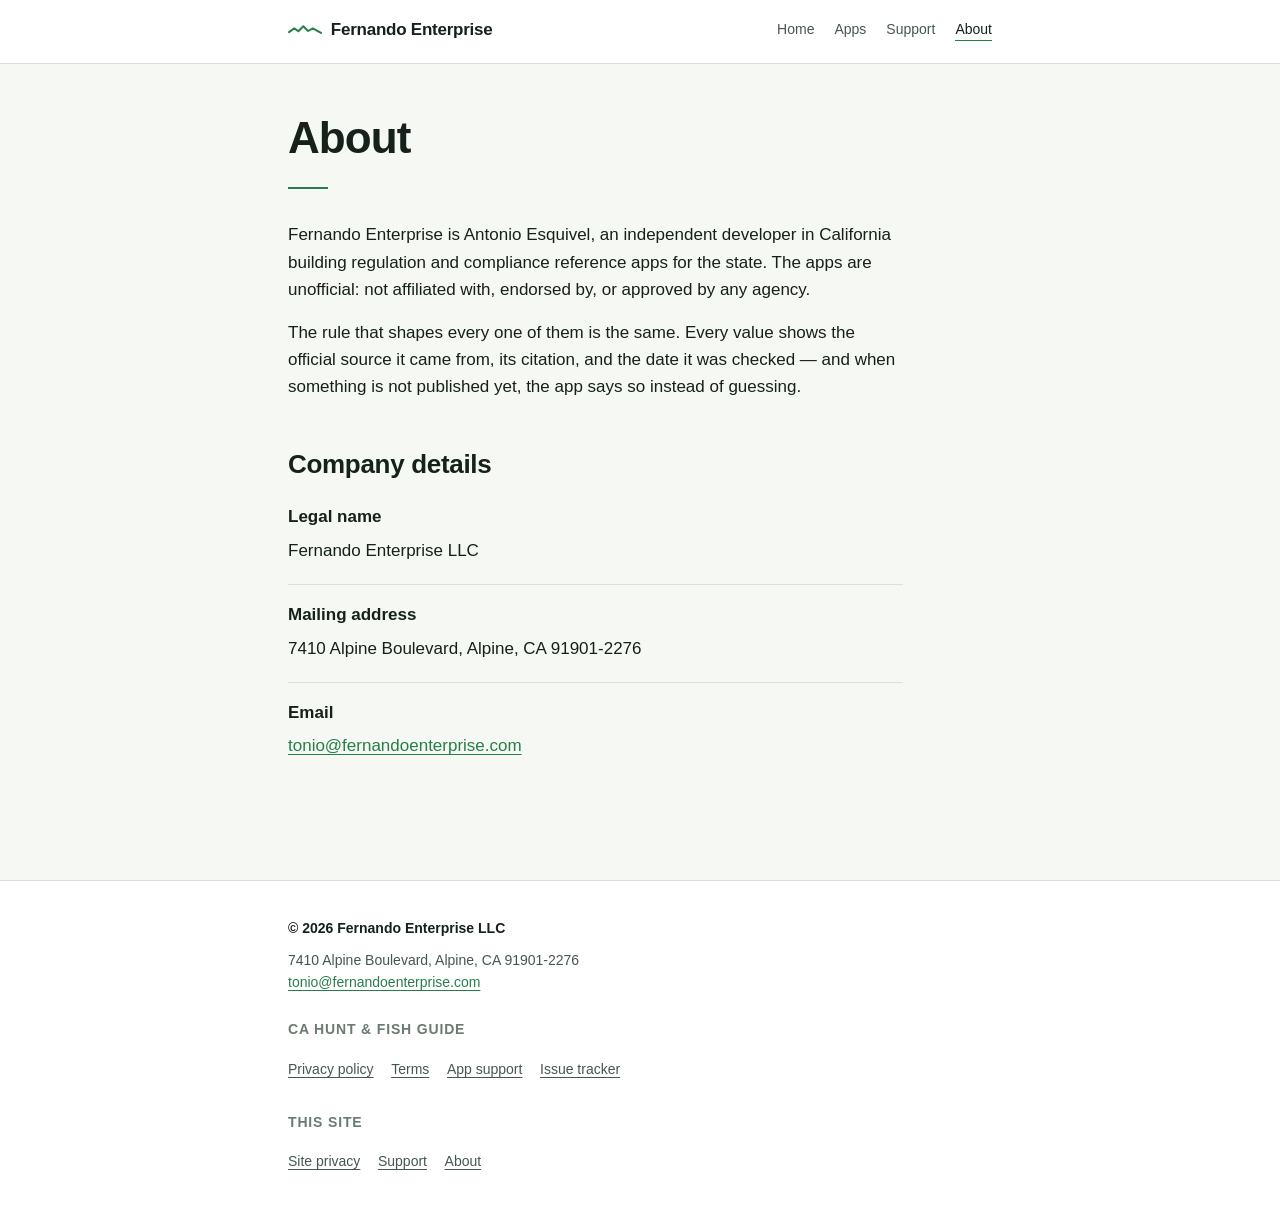
==== about/index.html @ da418710 "Initial site: Fernando Enterprise company website Five static pages, one stylesheet, no JavaScript, " ====
<!DOCTYPE html>
<html lang="en">
<head>
<meta charset="utf-8">
<meta name="viewport" content="width=device-width, initial-scale=1">
<title>About — Fernando Enterprise</title>
<meta name="description" content="Fernando Enterprise is Antonio Esquivel, an independent developer in California building regulation and compliance reference apps that show their sources.">
<link rel="icon" href="/assets/favicon.svg" type="image/svg+xml">
<link rel="icon" href="/assets/favicon-32.png" sizes="32x32" type="image/png">
<link rel="stylesheet" href="/assets/site.css">
</head>
<body>
<a class="skip" href="#main">Skip to content</a>

<header class="site-header">
  <div class="wrap">
    <a class="wordmark" href="/">
      <svg class="ridge" width="34" height="10" viewBox="-1 0 34 10" aria-hidden="true" focusable="false">
        <polyline points="0,7.1 5.3,3.4 9.4,6.3 14.3,1.3 19.1,6 23.8,3.3 32,7.9"/>
      </svg>
      Fernando Enterprise
    </a>
    <nav class="site-nav" aria-label="Main">
      <ul>
        <li><a href="/">Home</a></li>
        <li><a href="/#apps">Apps</a></li>
        <li><a href="/support/">Support</a></li>
        <li><a href="/about/" aria-current="page">About</a></li>
      </ul>
    </nav>
  </div>
</header>

<main id="main">
  <div class="wrap page">
    <h1>About</h1>
    <hr class="title-rule">

    <p>Fernando Enterprise is Antonio Esquivel, an independent developer in California
    building regulation and compliance reference apps for the state. The apps are
    unofficial: not affiliated with, endorsed by, or approved by any agency.</p>

    <p>The rule that shapes every one of them is the same. Every value shows the official
    source it came from, its citation, and the date it was checked — and when something
    is not published yet, the app says so instead of guessing.</p>

    <section class="section" aria-labelledby="details-h">
      <h2 id="details-h">Company details</h2>
      <dl class="tiers">
        <!-- CONFIRM-LLC: legal entity name below is the owner's intended name. Confirm the LLC
             filing before this site goes live; if it is not filed, change this to "Fernando Enterprise". -->
        <dt>Legal name</dt>
        <dd>Fernando Enterprise LLC</dd>

        <dt>Mailing address</dt>
        <dd><address>7410 Alpine Boulevard, Alpine, CA 91901-2276</address></dd>

        <dt>Email</dt>
        <dd><a href="mailto:tonio@fernandoenterprise.com">tonio@fernandoenterprise.com</a></dd>
      </dl>
    </section>
  </div>
</main>

<footer class="site-footer">
  <div class="wrap">
    <!-- CONFIRM-LLC: legal entity name below is the owner's intended name. Confirm the LLC
         filing before this site goes live; if it is not filed, change this to "Fernando Enterprise". -->
    <p class="legal">&copy; 2026 Fernando Enterprise LLC</p>
    <address>
      7410 Alpine Boulevard, Alpine, CA 91901-2276<br>
      <a href="mailto:tonio@fernandoenterprise.com">tonio@fernandoenterprise.com</a>
    </address>

    <div class="footer-group">
      <h2>CA Hunt &amp; Fish Guide</h2>
      <ul class="footer-links">
        <li><a href="https://fernando-enterprise-llc.github.io/ca-hunt-fish-releases/privacy.html">Privacy policy</a></li>
        <li><a href="https://fernando-enterprise-llc.github.io/ca-hunt-fish-releases/terms.html">Terms</a></li>
        <li><a href="https://fernando-enterprise-llc.github.io/ca-hunt-fish-releases/support.html">App support</a></li>
        <li><a href="https://github.com/Fernando-Enterprise-LLC/ca-hunt-fish-releases/issues">Issue tracker</a></li>
      </ul>
    </div>

    <div class="footer-group">
      <h2>This site</h2>
      <ul class="footer-links">
        <li><a href="/privacy/">Site privacy</a></li>
        <li><a href="/support/">Support</a></li>
        <li><a href="/about/">About</a></li>
      </ul>
    </div>
  </div>
</footer>
</body>
</html>
---- assets/site.css ----
/* Fernando Enterprise — one stylesheet, no external fonts, no third-party assets. */

/* ---- Tokens ------------------------------------------------------------- */

:root {
  color-scheme: light dark;

  /* Neutrals biased toward the brand green — no pure grey anywhere. */
  --bg:            #f6f8f4;
  --surface:       #ffffff;
  --ink:           #16211b;
  --ink-soft:      #47574e;
  --ink-faint:     #6b7b71;
  --rule:          #d9e2da;
  --rule-soft:     #e7ede6;

  --accent:        #277e4a;
  --accent-ink:    #1e6a3d;   /* link hover / pressed */
  --accent-wash:   #eef4ee;   /* the one tinted surface */

  --icon-top:      #1c3d2e;
  --icon-bottom:   #2f5e4c;

  /* Type scale — 1.25, with a fluid top step. */
  --step--1: 0.875rem;
  --step-0:  1.0625rem;
  --step-1:  1.3125rem;
  --step-2:  1.625rem;
  --step-3:  clamp(2rem, 1.35rem + 2.6vw, 2.75rem);

  --measure: 65ch;
  --gutter:  16px;
  --container: 46rem;

  --font: ui-sans-serif, -apple-system, BlinkMacSystemFont, "Segoe UI", Roboto,
          "Helvetica Neue", Arial, sans-serif;
}

@media (prefers-color-scheme: dark) {
  :root {
    --bg:          #0f1613;
    --surface:     #15201a;
    --ink:         #e7ede8;
    --ink-soft:    #b3c2b8;
    --ink-faint:   #8c9d92;
    --rule:        #26332c;
    --rule-soft:   #1e2a24;

    --accent:      #53ab7a;
    --accent-ink:  #74c194;
    --accent-wash: #16241d;
  }
}

/* ---- Reset-ish ---------------------------------------------------------- */

*, *::before, *::after { box-sizing: border-box; }

html { -webkit-text-size-adjust: 100%; }

body {
  margin: 0;
  background: var(--bg);
  color: var(--ink);
  font-family: var(--font);
  font-size: var(--step-0);
  line-height: 1.6;
  overflow-wrap: break-word;
}

img { max-width: 100%; height: auto; }

/* ---- Type --------------------------------------------------------------- */

h1, h2, h3 {
  text-wrap: balance;
  line-height: 1.18;
  letter-spacing: -0.012em;
  margin: 0 0 0.5rem;
  font-weight: 620;
}

h1 { font-size: var(--step-3); letter-spacing: -0.021em; }
h2 { font-size: var(--step-2); margin-top: 2.75rem; }
h3 { font-size: var(--step-1); margin-top: 1.75rem; }

p, ul, ol, dl { margin: 0 0 1rem; max-width: var(--measure); }

ul, ol { padding-left: 1.15rem; }
li { margin-bottom: 0.35rem; }
li::marker { color: var(--ink-faint); }

.lede {
  font-size: var(--step-1);
  line-height: 1.45;
  color: var(--ink-soft);
  max-width: 34ch;
  text-wrap: balance;
}

.note {
  font-size: var(--step--1);
  color: var(--ink-faint);
  max-width: var(--measure);
}

strong { font-weight: 640; }

a {
  color: var(--accent);
  text-decoration-thickness: 1px;
  text-underline-offset: 0.18em;
}
a:hover { color: var(--accent-ink); }

:focus-visible {
  outline: 2px solid var(--accent);
  outline-offset: 3px;
  border-radius: 2px;
}

/* ---- Skip link ---------------------------------------------------------- */

.skip {
  position: absolute;
  left: -9999px;
  top: 0;
}
.skip:focus {
  left: var(--gutter);
  top: 0.5rem;
  z-index: 10;
  padding: 0.5rem 0.75rem;
  background: var(--surface);
  color: var(--ink);
  border: 1px solid var(--accent);
  text-decoration: none;
}

/* ---- Shell -------------------------------------------------------------- */

.wrap {
  width: 100%;
  max-width: var(--container);
  margin-inline: auto;
  padding-inline: var(--gutter);
}

.site-header {
  border-bottom: 1px solid var(--rule);
  background: var(--surface);
}

.site-header .wrap {
  display: flex;
  flex-wrap: wrap;
  align-items: baseline;
  gap: 0.5rem 1.5rem;
  padding-block: 1rem;
}

.wordmark {
  display: inline-flex;
  align-items: center;
  gap: 0.55rem;
  font-size: var(--step-0);
  font-weight: 640;
  letter-spacing: -0.014em;
  color: var(--ink);
  text-decoration: none;
  margin-right: auto;
}
.wordmark:hover { color: var(--ink); }
.wordmark:hover .ridge { stroke: var(--accent-ink); }

/* The one decorative element on the site: the app icon's ridge line. */
.ridge {
  fill: none;
  stroke: var(--accent);
  stroke-width: 2;
  stroke-linejoin: round;
  stroke-linecap: round;
  flex: none;
}

.site-nav ul {
  display: flex;
  flex-wrap: wrap;
  gap: 0.25rem 1.25rem;
  list-style: none;
  margin: 0;
  padding: 0;
  font-size: var(--step--1);
}
.site-nav a {
  color: var(--ink-soft);
  text-decoration: none;
  padding-block: 0.15rem;
  border-bottom: 1px solid transparent;
}
.site-nav a:hover {
  color: var(--ink);
  border-bottom-color: var(--rule);
}
.site-nav a[aria-current="page"] {
  color: var(--ink);
  border-bottom-color: var(--accent);
}

main { display: block; }

.page {
  padding-block: 3rem 3.5rem;
}

.page > :first-child { margin-top: 0; }

/* The single accent rule, under the page title. */
.title-rule {
  border: 0;
  border-top: 2px solid var(--accent);
  width: 2.5rem;
  margin: 1.5rem 0 2rem;
}

/* ---- Sections ----------------------------------------------------------- */

.section { margin-top: 3rem; }
.section > h2 { margin-top: 0; }

.divider {
  border: 0;
  border-top: 1px solid var(--rule);
  margin: 3rem 0 0;
}

/* ---- Product cards ------------------------------------------------------ */

.products {
  list-style: none;
  padding: 0;
  margin: 1.5rem 0 0;
  max-width: none;
  display: grid;
  gap: 1.25rem;
}

.product {
  background: var(--surface);
  border: 1px solid var(--rule);
  border-left: 3px solid var(--accent);
  padding: 1.25rem var(--gutter) 1.35rem;
  margin: 0;
}
.product--pending {
  border-left-color: var(--rule);
  background: none;
}

.product h3 { margin-top: 0; }
.product > :last-child { margin-bottom: 0; }

.product-head {
  display: flex;
  align-items: flex-start;
  gap: 0.9rem;
}
.product-head img {
  width: 56px;
  height: 56px;
  border-radius: 12px;
  flex: none;
}

.status {
  display: inline-block;
  font-size: 0.78rem;
  letter-spacing: 0.06em;
  text-transform: uppercase;
  font-weight: 640;
  color: var(--accent);
  margin: 0 0 0.35rem;
}
.status--pending { color: var(--ink-faint); }

.subtitle {
  color: var(--ink-soft);
  font-size: var(--step--1);
  margin: 0.15rem 0 0.9rem;
}

.product-body { min-width: 0; }
.product-body > :first-child { margin-top: 0; }
.product-body > :last-child { margin-bottom: 0; }

/* ---- Product page bits -------------------------------------------------- */

.hero {
  display: flex;
  align-items: flex-start;
  gap: 1.25rem;
  flex-wrap: wrap;
}
.hero img {
  width: 96px;
  height: 96px;
  border-radius: 20px;
  flex: none;
}
.hero-text { min-width: min(100%, 18rem); flex: 1 1 22rem; }
.hero-text > :first-child { margin-top: 0; }

.callout {
  background: var(--accent-wash);
  border: 1px solid var(--rule);
  border-left: 3px solid var(--accent);
  padding: 1rem var(--gutter);
  margin: 2rem 0;
  max-width: var(--measure);
}
.callout > :first-child { margin-top: 0; }
.callout > :last-child { margin-bottom: 0; }

.tiers {
  margin: 1.5rem 0 0;
  max-width: var(--measure);
}
.tiers dt {
  font-weight: 640;
  margin-top: 1.25rem;
  border-top: 1px solid var(--rule);
  padding-top: 1rem;
}
.tiers dt:first-child { border-top: 0; padding-top: 0; margin-top: 0; }
.tiers dd { margin: 0.4rem 0 0; }

.price {
  font-size: var(--step--1);
  color: var(--ink-soft);
  margin-top: 0.35rem;
}

.linklist {
  list-style: none;
  padding: 0;
  margin: 1.25rem 0 0;
  max-width: var(--measure);
}
.linklist li {
  border-top: 1px solid var(--rule);
  padding-block: 0.7rem;
  margin: 0;
}
.linklist li:last-child { border-bottom: 1px solid var(--rule); }
.linklist a { font-weight: 560; }
.linklist span {
  display: block;
  font-size: var(--step--1);
  color: var(--ink-faint);
}

/* ---- Footer ------------------------------------------------------------- */

.site-footer {
  border-top: 1px solid var(--rule);
  background: var(--surface);
  padding-block: 2.25rem 3rem;
  font-size: var(--step--1);
  color: var(--ink-soft);
  margin-top: 4rem;
}

.site-footer p { margin: 0 0 0.6rem; max-width: var(--measure); }

.site-footer .legal {
  color: var(--ink);
  font-weight: 600;
}

.footer-links {
  list-style: none;
  display: flex;
  flex-wrap: wrap;
  gap: 0.25rem 1.1rem;
  padding: 0;
  margin: 1.25rem 0 0;
}
.footer-links a { color: var(--ink-soft); }
.footer-links a:hover { color: var(--accent); }

.footer-group { margin-top: 1.75rem; }
.footer-group h2 {
  font-size: var(--step--1);
  font-weight: 640;
  color: var(--ink-faint);
  letter-spacing: 0.06em;
  text-transform: uppercase;
  margin: 0 0 0.5rem;
}

address { font-style: normal; }
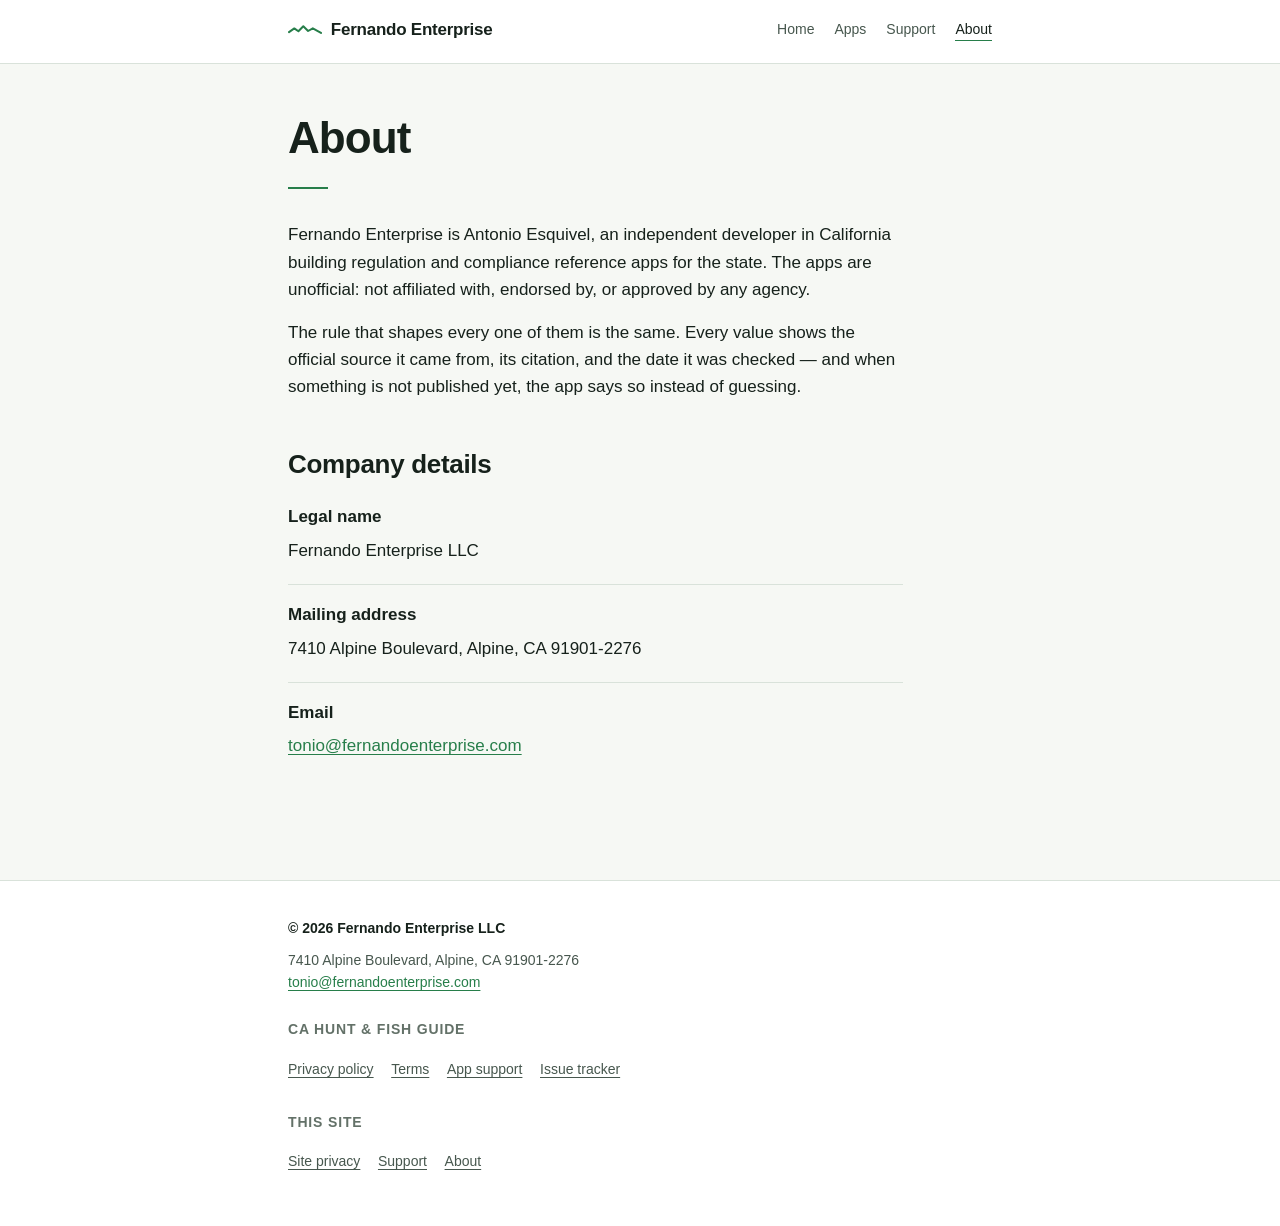
==== commit 0b43c12d: "Remove the CONFIRM-LLC comments (multi-line form); ignore the local preview config Co-Authored-By: C" ====
--- a/about/index.html
+++ b/about/index.html
@@ -47,8 +47,6 @@
     <section class="section" aria-labelledby="details-h">
       <h2 id="details-h">Company details</h2>
       <dl class="tiers">
-        <!-- CONFIRM-LLC: legal entity name below is the owner's intended name. Confirm the LLC
-             filing before this site goes live; if it is not filed, change this to "Fernando Enterprise". -->
         <dt>Legal name</dt>
         <dd>Fernando Enterprise LLC</dd>
 
@@ -64,8 +62,6 @@
 
 <footer class="site-footer">
   <div class="wrap">
-    <!-- CONFIRM-LLC: legal entity name below is the owner's intended name. Confirm the LLC
-         filing before this site goes live; if it is not filed, change this to "Fernando Enterprise". -->
     <p class="legal">&copy; 2026 Fernando Enterprise LLC</p>
     <address>
       7410 Alpine Boulevard, Alpine, CA 91901-2276<br>
--- a/assets/site.css
+++ b/assets/site.css
@@ -10,7 +10,7 @@
   --surface:       #ffffff;
   --ink:           #16211b;
   --ink-soft:      #47574e;
-  --ink-faint:     #6b7b71;
+  --ink-faint: #637168;
   --rule:          #d9e2da;
   --rule-soft:     #e7ede6;
 
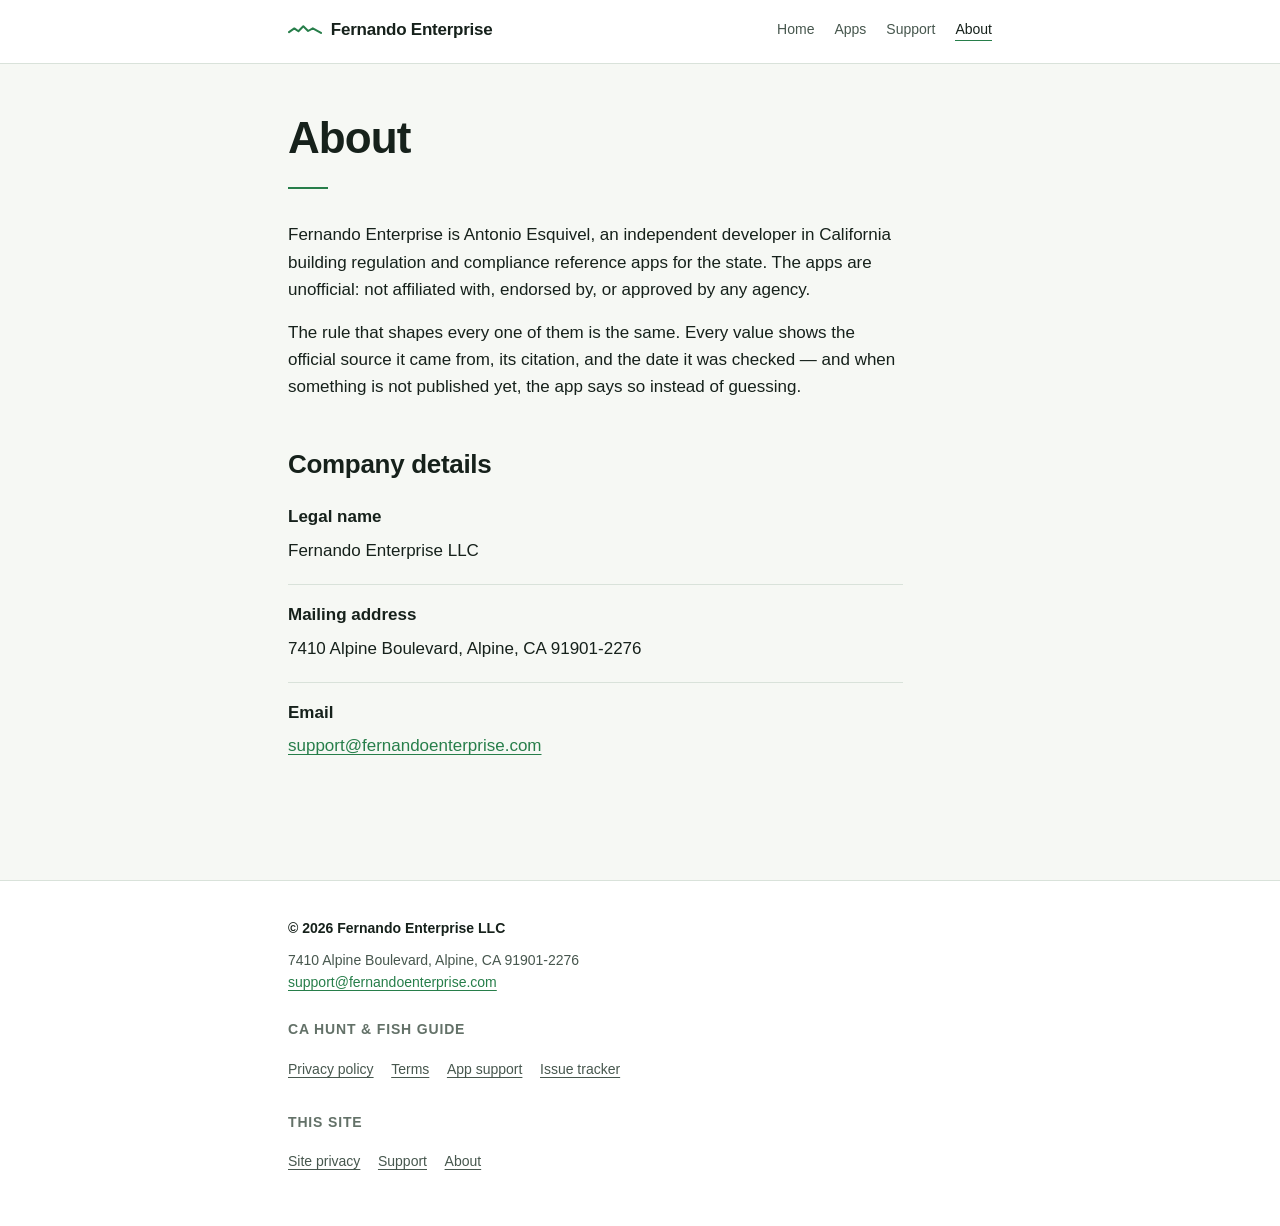
==== commit a623f3e9: "Contact address: support@fernandoenterprise.com (alias created by the owner 2026-09-17) Co-Authored-" ====
--- a/about/index.html
+++ b/about/index.html
@@ -54,7 +54,7 @@
         <dd><address>7410 Alpine Boulevard, Alpine, CA 91901-2276</address></dd>
 
         <dt>Email</dt>
-        <dd><a href="mailto:tonio@fernandoenterprise.com">tonio@fernandoenterprise.com</a></dd>
+        <dd><a href="mailto:support@fernandoenterprise.com">support@fernandoenterprise.com</a></dd>
       </dl>
     </section>
   </div>
@@ -65,7 +65,7 @@
     <p class="legal">&copy; 2026 Fernando Enterprise LLC</p>
     <address>
       7410 Alpine Boulevard, Alpine, CA 91901-2276<br>
-      <a href="mailto:tonio@fernandoenterprise.com">tonio@fernandoenterprise.com</a>
+      <a href="mailto:support@fernandoenterprise.com">support@fernandoenterprise.com</a>
     </address>
 
     <div class="footer-group">
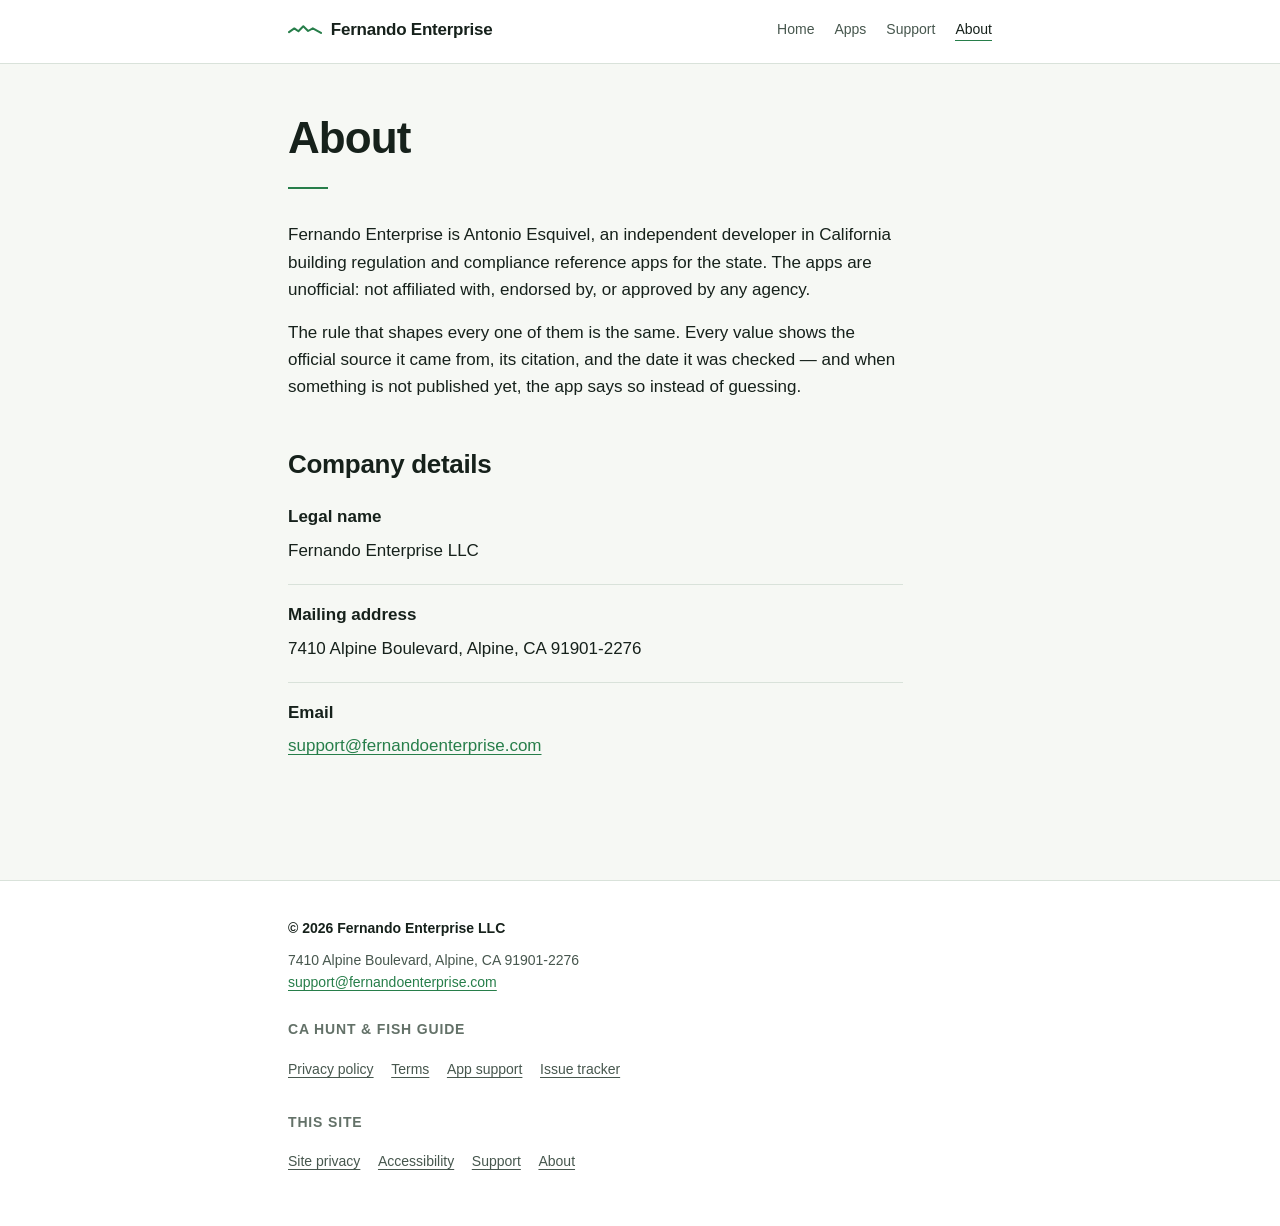
==== commit 92188c9e: "Accessibility statement page, linked from every footer and the sitemap Commits the site to WCAG 2.1 " ====
--- a/about/index.html
+++ b/about/index.html
@@ -82,6 +82,7 @@
       <h2>This site</h2>
       <ul class="footer-links">
         <li><a href="/privacy/">Site privacy</a></li>
+        <li><a href="/accessibility/">Accessibility</a></li>
         <li><a href="/support/">Support</a></li>
         <li><a href="/about/">About</a></li>
       </ul>
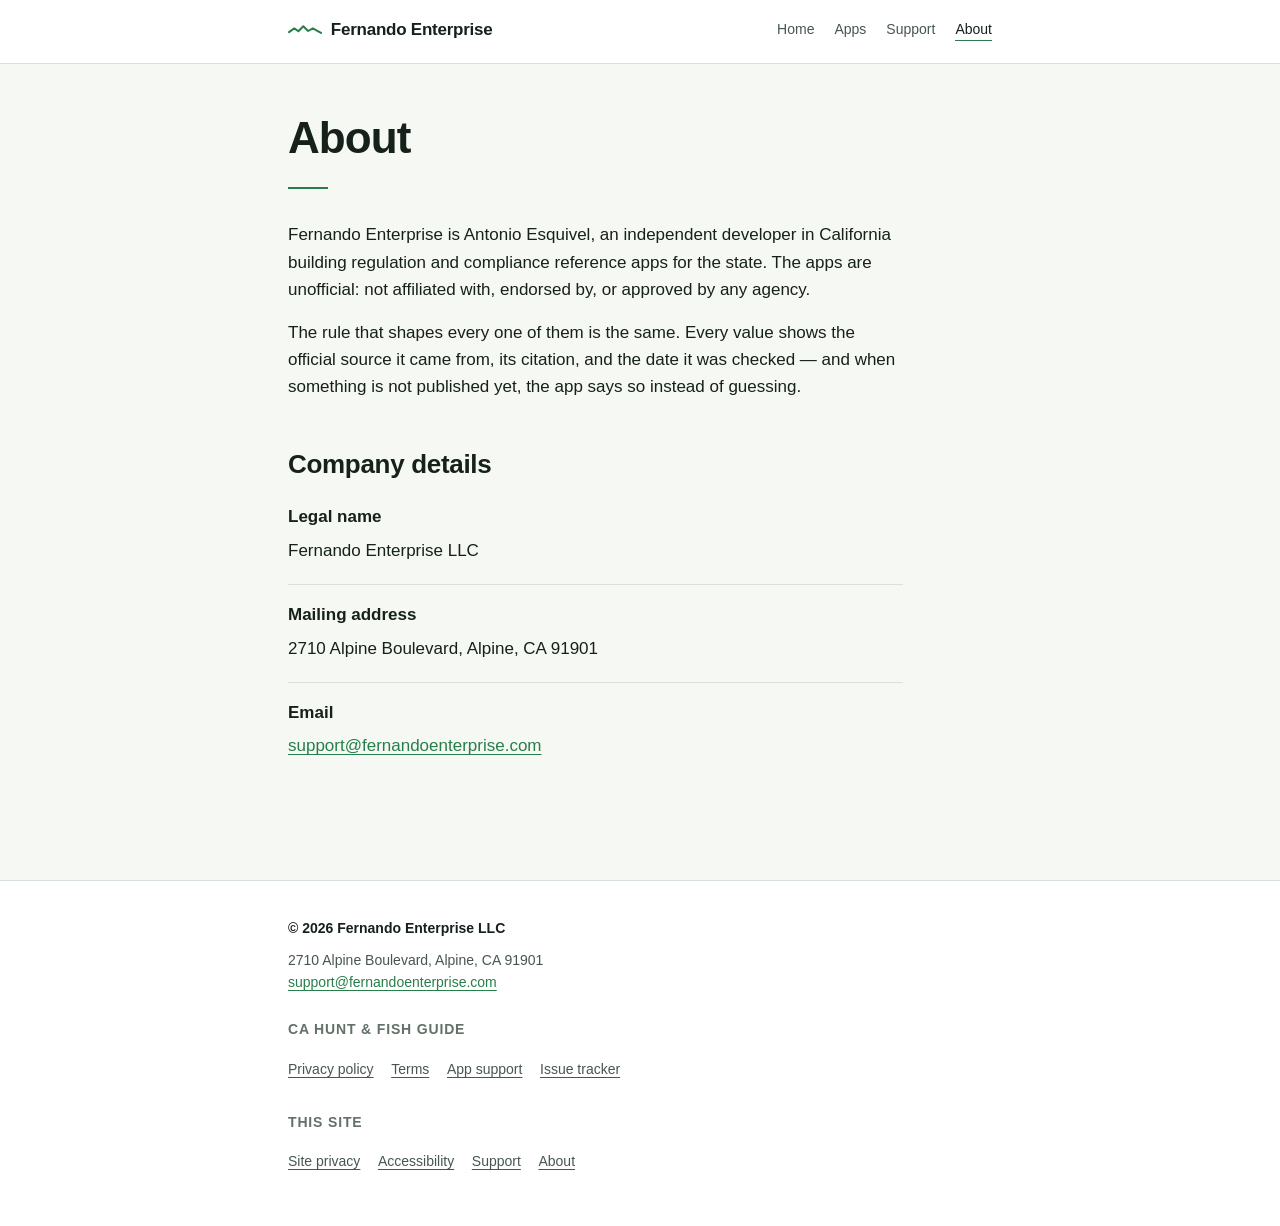
==== commit 913b352e: "Public address: 2710 Alpine Boulevard on every page (owner's word 2026-10-05; matches Terms 2.7) Co-" ====
--- a/about/index.html
+++ b/about/index.html
@@ -51,7 +51,7 @@
         <dd>Fernando Enterprise LLC</dd>
 
         <dt>Mailing address</dt>
-        <dd><address>7410 Alpine Boulevard, Alpine, CA 91901-2276</address></dd>
+        <dd><address>2710 Alpine Boulevard, Alpine, CA 91901</address></dd>
 
         <dt>Email</dt>
         <dd><a href="mailto:support@fernandoenterprise.com">support@fernandoenterprise.com</a></dd>
@@ -64,7 +64,7 @@
   <div class="wrap">
     <p class="legal">&copy; 2026 Fernando Enterprise LLC</p>
     <address>
-      7410 Alpine Boulevard, Alpine, CA 91901-2276<br>
+      2710 Alpine Boulevard, Alpine, CA 91901<br>
       <a href="mailto:support@fernandoenterprise.com">support@fernandoenterprise.com</a>
     </address>
 
